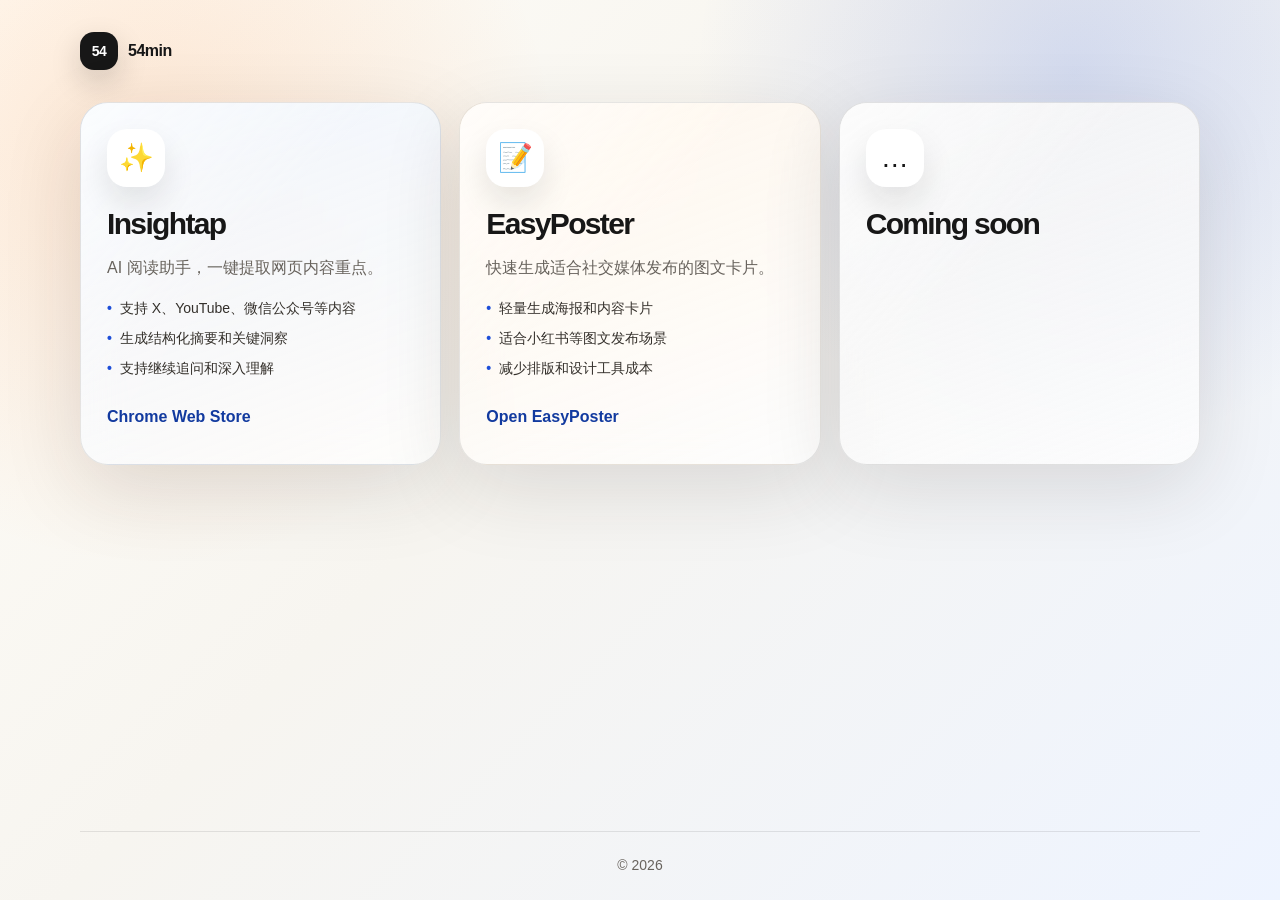
==== index.html @ 96bebcb8 "index" ====
<!DOCTYPE html>
<html lang="zh-CN">
<head>
  <meta charset="UTF-8">
  <meta name="viewport" content="width=device-width, initial-scale=1.0">
  <meta name="description" content="54min：轻量工具集合。">
  <title>54min</title>
  <link rel="icon" href="data:image/svg+xml,%3Csvg xmlns='http://www.w3.org/2000/svg' viewBox='0 0 64 64'%3E%3Ctext y='52' font-size='52'%3E%F0%9F%9A%80%3C/text%3E%3C/svg%3E">
  <style>
    :root {
      color-scheme: light;
      --bg: #f7f5f0;
      --text: #171717;
      --muted: #68635d;
      --card: rgba(255, 255, 255, 0.78);
      --card-strong: #ffffff;
      --line: rgba(23, 23, 23, 0.1);
      --accent: #1d4ed8;
      --accent-strong: #123a9f;
      --shadow: 0 24px 80px rgba(38, 34, 28, 0.13);
    }

    * {
      box-sizing: border-box;
    }

    body {
      margin: 0;
      min-height: 100vh;
      font-family: -apple-system, BlinkMacSystemFont, "Segoe UI", Roboto, "Noto Sans SC", "PingFang SC", "Microsoft YaHei", sans-serif;
      color: var(--text);
      background:
        radial-gradient(circle at 12% 18%, rgba(249, 115, 22, 0.16), transparent 30%),
        radial-gradient(circle at 84% 8%, rgba(29, 78, 216, 0.16), transparent 28%),
        linear-gradient(135deg, #fffdf7 0%, var(--bg) 44%, #eef4ff 100%);
      line-height: 1.6;
    }

    a {
      color: inherit;
      text-decoration: none;
    }

    a:focus-visible {
      outline: 3px solid rgba(29, 78, 216, 0.45);
      outline-offset: 4px;
      border-radius: 14px;
    }

    .page {
      display: flex;
      width: min(1120px, calc(100% - 40px));
      min-height: 100vh;
      flex-direction: column;
      margin: 0 auto;
      padding: 32px 0 24px;
    }

    main {
      flex: 1;
    }

    .nav {
      display: flex;
      align-items: center;
      justify-content: space-between;
      gap: 16px;
      margin-bottom: 32px;
    }

    .brand {
      display: inline-flex;
      align-items: center;
      gap: 10px;
      font-weight: 800;
      letter-spacing: -0.03em;
    }

    .brand-mark {
      display: grid;
      width: 38px;
      height: 38px;
      place-items: center;
      border-radius: 14px;
      background: #171717;
      color: #fff;
      box-shadow: 0 12px 30px rgba(23, 23, 23, 0.18);
      font-size: 14px;
    }

    .apps {
      display: grid;
      grid-template-columns: repeat(3, minmax(0, 1fr));
      gap: 18px;
    }

    .card {
      position: relative;
      display: flex;
      min-height: 300px;
      flex-direction: column;
      gap: 16px;
      overflow: hidden;
      padding: 26px;
      border: 1px solid var(--line);
      border-radius: 28px;
      background: var(--card);
      box-shadow: var(--shadow);
      backdrop-filter: blur(18px);
    }

    .card::before {
      content: "";
      position: absolute;
      inset: 0;
      pointer-events: none;
      background: linear-gradient(135deg, rgba(255, 255, 255, 0.7), transparent 42%);
    }

    .card > * {
      position: relative;
      z-index: 1;
    }

    .card.insightap {
      background: linear-gradient(160deg, rgba(239, 246, 255, 0.92), rgba(255, 255, 255, 0.74));
    }

    .card.easyposter {
      background: linear-gradient(160deg, rgba(255, 247, 237, 0.94), rgba(255, 255, 255, 0.76));
    }

    .card.future {
      background: linear-gradient(160deg, rgba(245, 245, 245, 0.96), rgba(255, 255, 255, 0.7));
    }

    .app-icon {
      display: grid;
      width: 58px;
      height: 58px;
      place-items: center;
      border-radius: 20px;
      background: #fff;
      font-size: 28px;
      box-shadow: 0 16px 32px rgba(23, 23, 23, 0.1);
    }

    .card h3 {
      margin: 6px 0 0;
      font-size: 30px;
      line-height: 1;
      letter-spacing: -0.055em;
    }

    .card p {
      margin: 0;
      color: var(--muted);
    }

    .feature-list {
      display: grid;
      gap: 8px;
      margin: 0;
      padding: 0;
      color: #34302b;
      font-size: 14px;
      list-style: none;
    }

    .feature-list li {
      display: flex;
      gap: 8px;
    }

    .feature-list li::before {
      content: "•";
      color: var(--accent);
      font-weight: 900;
    }

    .text-link {
      display: inline-flex;
      width: fit-content;
      min-height: 42px;
      align-items: center;
      margin-top: auto;
      color: var(--accent-strong);
      font-weight: 800;
    }

    footer {
      margin-top: 40px;
      padding-top: 22px;
      border-top: 1px solid var(--line);
      color: var(--muted);
      font-size: 14px;
      text-align: center;
    }

    @media (max-width: 900px) {
      .apps {
        grid-template-columns: 1fr;
      }

      .card {
        min-height: auto;
      }
    }

    @media (max-width: 560px) {
      .page {
        width: min(100% - 28px, 1120px);
        padding-top: 24px;
      }

      .nav {
        margin-bottom: 28px;
      }

      .card {
        padding: 22px;
        border-radius: 24px;
      }
    }
  </style>
</head>
<body>
  <div class="page">
    <header class="nav" aria-label="站点导航">
      <a class="brand" href="/sites/" aria-label="54min 首页">
        <span class="brand-mark">54</span>
        <span>54min</span>
      </a>
    </header>

    <main>
      <section aria-label="应用列表">
        <div class="apps">
          <article class="card insightap">
            <span class="app-icon" aria-hidden="true">✨</span>
            <h3>Insightap</h3>
            <p>AI 阅读助手，一键提取网页内容重点。</p>
            <ul class="feature-list">
              <li>支持 X、YouTube、微信公众号等内容</li>
              <li>生成结构化摘要和关键洞察</li>
              <li>支持继续追问和深入理解</li>
            </ul>
            <a class="text-link" href="https://chromewebstore.google.com/search/insightap" target="_blank" rel="noreferrer">Chrome Web Store</a>
          </article>

          <article class="card easyposter">
            <span class="app-icon" aria-hidden="true">📝</span>
            <h3>EasyPoster</h3>
            <p>快速生成适合社交媒体发布的图文卡片。</p>
            <ul class="feature-list">
              <li>轻量生成海报和内容卡片</li>
              <li>适合小红书等图文发布场景</li>
              <li>减少排版和设计工具成本</li>
            </ul>
            <a class="text-link" href="/sites/easyposter/" target="_blank" rel="noreferrer">Open EasyPoster</a>
          </article>

          <article class="card future">
            <span class="app-icon" aria-hidden="true">…</span>
            <h3>Coming soon</h3>
          </article>
        </div>
      </section>
    </main>

    <footer>
      <span>© 2026</span>
    </footer>
  </div>
</body>
</html>
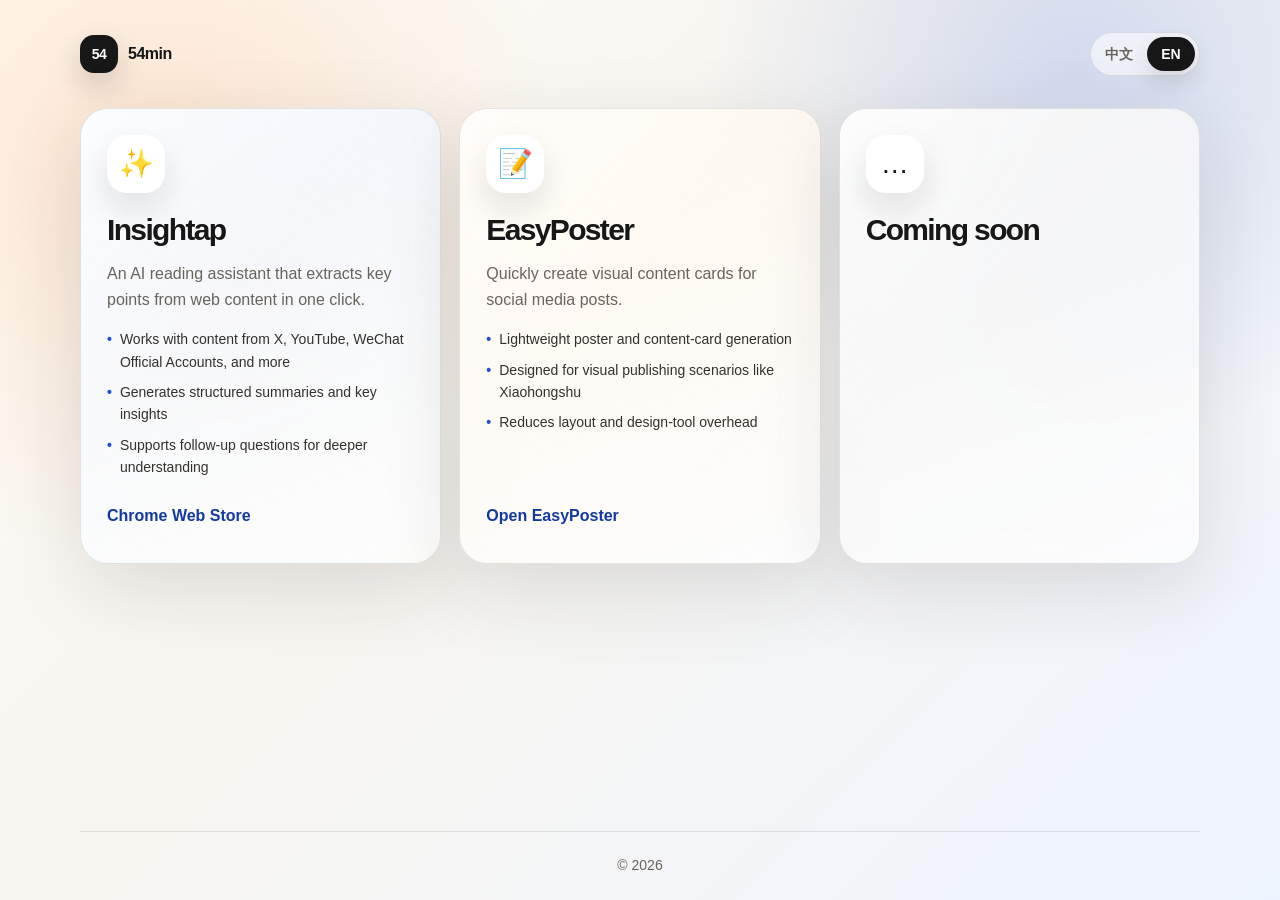
==== commit 09626c25: "multi lang" ====
--- a/index.html
+++ b/index.html
@@ -88,6 +88,40 @@
       font-size: 14px;
     }
 
+    .language-switcher {
+      display: inline-flex;
+      gap: 4px;
+      padding: 4px;
+      border: 1px solid var(--line);
+      border-radius: 999px;
+      background: rgba(255, 255, 255, 0.58);
+      backdrop-filter: blur(18px);
+    }
+
+    .language-switcher button {
+      min-width: 48px;
+      min-height: 34px;
+      border: 0;
+      border-radius: 999px;
+      background: transparent;
+      color: var(--muted);
+      cursor: pointer;
+      font: inherit;
+      font-size: 14px;
+      font-weight: 800;
+    }
+
+    .language-switcher button[aria-pressed="true"] {
+      background: #171717;
+      color: #fff;
+      box-shadow: 0 10px 24px rgba(23, 23, 23, 0.14);
+    }
+
+    .language-switcher button:focus-visible {
+      outline: 3px solid rgba(29, 78, 216, 0.45);
+      outline-offset: 2px;
+    }
+
     .apps {
       display: grid;
       grid-template-columns: repeat(3, minmax(0, 1fr));
@@ -214,7 +248,12 @@
       }
 
       .nav {
+        align-items: flex-start;
         margin-bottom: 28px;
+      }
+
+      .language-switcher button {
+        min-width: 44px;
       }
 
       .card {
@@ -226,24 +265,28 @@
 </head>
 <body>
   <div class="page">
-    <header class="nav" aria-label="站点导航">
-      <a class="brand" href="/sites/" aria-label="54min 首页">
+    <header class="nav" aria-label="站点导航" data-i18n-attr="aria-label:navLabel">
+      <a class="brand" href="/sites/" aria-label="54min 首页" data-i18n-attr="aria-label:homeLabel">
         <span class="brand-mark">54</span>
         <span>54min</span>
       </a>
+      <div class="language-switcher" aria-label="语言切换" data-i18n-attr="aria-label:languageSwitcherLabel">
+        <button type="button" data-lang="zh-CN" aria-pressed="true">中文</button>
+        <button type="button" data-lang="en" aria-pressed="false">EN</button>
+      </div>
     </header>
 
     <main>
-      <section aria-label="应用列表">
+      <section aria-label="应用列表" data-i18n-attr="aria-label:appsLabel">
         <div class="apps">
           <article class="card insightap">
             <span class="app-icon" aria-hidden="true">✨</span>
             <h3>Insightap</h3>
-            <p>AI 阅读助手，一键提取网页内容重点。</p>
+            <p data-i18n="insightapDescription">AI 阅读助手，一键提取网页内容重点。</p>
             <ul class="feature-list">
-              <li>支持 X、YouTube、微信公众号等内容</li>
-              <li>生成结构化摘要和关键洞察</li>
-              <li>支持继续追问和深入理解</li>
+              <li data-i18n="insightapFeature1">支持 X、YouTube、微信公众号等内容</li>
+              <li data-i18n="insightapFeature2">生成结构化摘要和关键洞察</li>
+              <li data-i18n="insightapFeature3">支持继续追问和深入理解</li>
             </ul>
             <a class="text-link" href="https://chromewebstore.google.com/search/insightap" target="_blank" rel="noreferrer">Chrome Web Store</a>
           </article>
@@ -251,18 +294,18 @@
           <article class="card easyposter">
             <span class="app-icon" aria-hidden="true">📝</span>
             <h3>EasyPoster</h3>
-            <p>快速生成适合社交媒体发布的图文卡片。</p>
+            <p data-i18n="easyposterDescription">快速生成适合社交媒体发布的图文卡片。</p>
             <ul class="feature-list">
-              <li>轻量生成海报和内容卡片</li>
-              <li>适合小红书等图文发布场景</li>
-              <li>减少排版和设计工具成本</li>
+              <li data-i18n="easyposterFeature1">轻量生成海报和内容卡片</li>
+              <li data-i18n="easyposterFeature2">适合小红书等图文发布场景</li>
+              <li data-i18n="easyposterFeature3">减少排版和设计工具成本</li>
             </ul>
             <a class="text-link" href="/sites/easyposter/" target="_blank" rel="noreferrer">Open EasyPoster</a>
           </article>
 
           <article class="card future">
             <span class="app-icon" aria-hidden="true">…</span>
-            <h3>Coming soon</h3>
+            <h3 data-i18n="comingSoon">Coming soon</h3>
           </article>
         </div>
       </section>
@@ -272,5 +315,89 @@
       <span>© 2026</span>
     </footer>
   </div>
+
+  <script>
+    const translations = {
+      "zh-CN": {
+        description: "54min：轻量工具集合。",
+        navLabel: "站点导航",
+        homeLabel: "54min 首页",
+        languageSwitcherLabel: "语言切换",
+        appsLabel: "应用列表",
+        insightapDescription: "AI 阅读助手，一键提取网页内容重点。",
+        insightapFeature1: "支持 X、YouTube、微信公众号等内容",
+        insightapFeature2: "生成结构化摘要和关键洞察",
+        insightapFeature3: "支持继续追问和深入理解",
+        easyposterDescription: "快速生成适合社交媒体发布的图文卡片。",
+        easyposterFeature1: "轻量生成海报和内容卡片",
+        easyposterFeature2: "适合小红书等图文发布场景",
+        easyposterFeature3: "减少排版和设计工具成本",
+        comingSoon: "Coming soon"
+      },
+      en: {
+        description: "54min: a collection of lightweight tools.",
+        navLabel: "Site navigation",
+        homeLabel: "54min home",
+        languageSwitcherLabel: "Language switcher",
+        appsLabel: "Apps",
+        insightapDescription: "An AI reading assistant that extracts key points from web content in one click.",
+        insightapFeature1: "Works with content from X, YouTube, WeChat Official Accounts, and more",
+        insightapFeature2: "Generates structured summaries and key insights",
+        insightapFeature3: "Supports follow-up questions for deeper understanding",
+        easyposterDescription: "Quickly create visual content cards for social media posts.",
+        easyposterFeature1: "Lightweight poster and content-card generation",
+        easyposterFeature2: "Designed for visual publishing scenarios like Xiaohongshu",
+        easyposterFeature3: "Reduces layout and design-tool overhead",
+        comingSoon: "Coming soon"
+      }
+    };
+
+    const descriptionMeta = document.querySelector('meta[name="description"]');
+    const languageButtons = document.querySelectorAll("[data-lang]");
+
+    function getInitialLanguage() {
+      const savedLanguage = localStorage.getItem("site-language");
+
+      if (savedLanguage && translations[savedLanguage]) {
+        return savedLanguage;
+      }
+
+      return navigator.language.toLowerCase().startsWith("zh") ? "zh-CN" : "en";
+    }
+
+    function applyLanguage(language) {
+      const copy = translations[language];
+
+      document.documentElement.lang = language;
+
+      if (descriptionMeta) {
+        descriptionMeta.setAttribute("content", copy.description);
+      }
+
+      document.querySelectorAll("[data-i18n]").forEach((element) => {
+        const key = element.dataset.i18n;
+        element.textContent = copy[key];
+      });
+
+      document.querySelectorAll("[data-i18n-attr]").forEach((element) => {
+        element.dataset.i18nAttr.split(",").forEach((entry) => {
+          const [attribute, key] = entry.split(":");
+          element.setAttribute(attribute, copy[key]);
+        });
+      });
+
+      languageButtons.forEach((button) => {
+        button.setAttribute("aria-pressed", String(button.dataset.lang === language));
+      });
+
+      localStorage.setItem("site-language", language);
+    }
+
+    languageButtons.forEach((button) => {
+      button.addEventListener("click", () => applyLanguage(button.dataset.lang));
+    });
+
+    applyLanguage(getInitialLanguage());
+  </script>
 </body>
 </html>
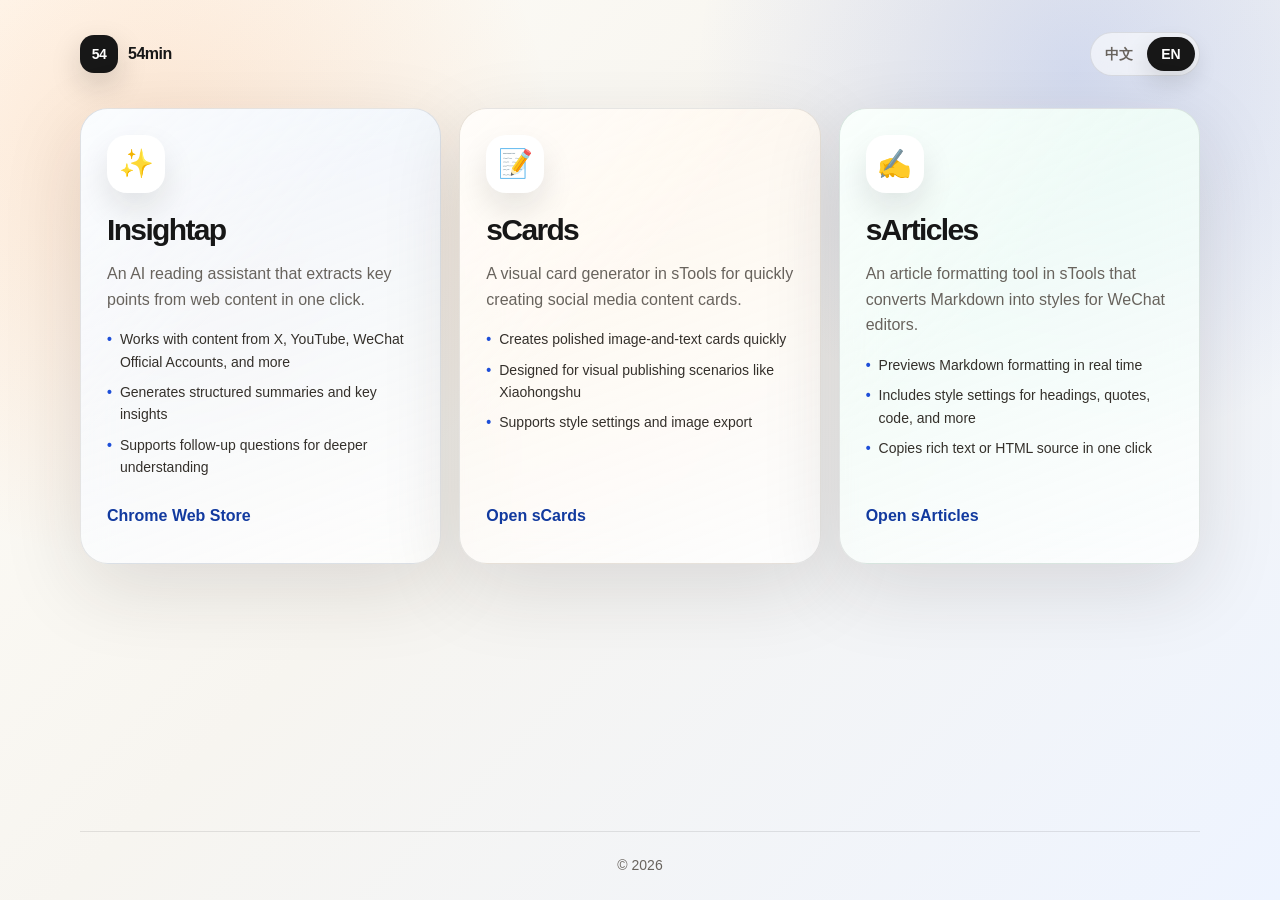
==== commit 70e906d4: "stools" ====
--- a/index.html
+++ b/index.html
@@ -3,7 +3,7 @@
 <head>
   <meta charset="UTF-8">
   <meta name="viewport" content="width=device-width, initial-scale=1.0">
-  <meta name="description" content="54min：轻量工具集合。">
+  <meta name="description" content="54min：面向阅读、写作和内容发布的轻量工具集合。">
   <title>54min</title>
   <link rel="icon" href="data:image/svg+xml,%3Csvg xmlns='http://www.w3.org/2000/svg' viewBox='0 0 64 64'%3E%3Ctext y='52' font-size='52'%3E%F0%9F%9A%80%3C/text%3E%3C/svg%3E">
   <style>
@@ -160,12 +160,12 @@
       background: linear-gradient(160deg, rgba(239, 246, 255, 0.92), rgba(255, 255, 255, 0.74));
     }
 
-    .card.easyposter {
+    .card.scards {
       background: linear-gradient(160deg, rgba(255, 247, 237, 0.94), rgba(255, 255, 255, 0.76));
     }
 
-    .card.future {
-      background: linear-gradient(160deg, rgba(245, 245, 245, 0.96), rgba(255, 255, 255, 0.7));
+    .card.sarticles {
+      background: linear-gradient(160deg, rgba(236, 253, 245, 0.94), rgba(255, 255, 255, 0.76));
     }
 
     .app-icon {
@@ -291,21 +291,28 @@
             <a class="text-link" href="https://chromewebstore.google.com/search/insightap" target="_blank" rel="noreferrer">Chrome Web Store</a>
           </article>
 
-          <article class="card easyposter">
+          <article class="card scards">
             <span class="app-icon" aria-hidden="true">📝</span>
-            <h3>EasyPoster</h3>
-            <p data-i18n="easyposterDescription">快速生成适合社交媒体发布的图文卡片。</p>
+            <h3>sCards</h3>
+            <p data-i18n="scardsDescription">sTools 中的图文卡片生成工具，快速制作适合社交媒体发布的内容卡片。</p>
             <ul class="feature-list">
-              <li data-i18n="easyposterFeature1">轻量生成海报和内容卡片</li>
-              <li data-i18n="easyposterFeature2">适合小红书等图文发布场景</li>
-              <li data-i18n="easyposterFeature3">减少排版和设计工具成本</li>
+              <li data-i18n="scardsFeature1">轻量生成精致图文卡片</li>
+              <li data-i18n="scardsFeature2">适合小红书等图文发布场景</li>
+              <li data-i18n="scardsFeature3">支持样式配置和图片导出</li>
             </ul>
-            <a class="text-link" href="/sites/easyposter/" target="_blank" rel="noreferrer">Open EasyPoster</a>
+            <a class="text-link" href="/sites/stools/#/scards" target="_blank" rel="noreferrer">Open sCards</a>
           </article>
 
-          <article class="card future">
-            <span class="app-icon" aria-hidden="true">…</span>
-            <h3 data-i18n="comingSoon">Coming soon</h3>
+          <article class="card sarticles">
+            <span class="app-icon" aria-hidden="true">✍️</span>
+            <h3>sArticles</h3>
+            <p data-i18n="sarticlesDescription">sTools 中的文章排版工具，把 Markdown 内容转换为适合公众号编辑器的样式。</p>
+            <ul class="feature-list">
+              <li data-i18n="sarticlesFeature1">实时预览 Markdown 排版效果</li>
+              <li data-i18n="sarticlesFeature2">内置标题、引用、代码等样式配置</li>
+              <li data-i18n="sarticlesFeature3">一键复制富文本或 HTML 源码</li>
+            </ul>
+            <a class="text-link" href="/sites/stools/#/sarticles" target="_blank" rel="noreferrer">Open sArticles</a>
           </article>
         </div>
       </section>
@@ -328,11 +335,14 @@
         insightapFeature1: "支持 X、YouTube、微信公众号等内容",
         insightapFeature2: "生成结构化摘要和关键洞察",
         insightapFeature3: "支持继续追问和深入理解",
-        easyposterDescription: "快速生成适合社交媒体发布的图文卡片。",
-        easyposterFeature1: "轻量生成海报和内容卡片",
-        easyposterFeature2: "适合小红书等图文发布场景",
-        easyposterFeature3: "减少排版和设计工具成本",
-        comingSoon: "Coming soon"
+        scardsDescription: "sTools 中的图文卡片生成工具，快速制作适合社交媒体发布的内容卡片。",
+        scardsFeature1: "轻量生成精致图文卡片",
+        scardsFeature2: "适合小红书等图文发布场景",
+        scardsFeature3: "支持样式配置和图片导出",
+        sarticlesDescription: "sTools 中的文章排版工具，把 Markdown 内容转换为适合公众号编辑器的样式。",
+        sarticlesFeature1: "实时预览 Markdown 排版效果",
+        sarticlesFeature2: "内置标题、引用、代码等样式配置",
+        sarticlesFeature3: "一键复制富文本或 HTML 源码"
       },
       en: {
         description: "54min: a collection of lightweight tools.",
@@ -344,11 +354,14 @@
         insightapFeature1: "Works with content from X, YouTube, WeChat Official Accounts, and more",
         insightapFeature2: "Generates structured summaries and key insights",
         insightapFeature3: "Supports follow-up questions for deeper understanding",
-        easyposterDescription: "Quickly create visual content cards for social media posts.",
-        easyposterFeature1: "Lightweight poster and content-card generation",
-        easyposterFeature2: "Designed for visual publishing scenarios like Xiaohongshu",
-        easyposterFeature3: "Reduces layout and design-tool overhead",
-        comingSoon: "Coming soon"
+        scardsDescription: "A visual card generator in sTools for quickly creating social media content cards.",
+        scardsFeature1: "Creates polished image-and-text cards quickly",
+        scardsFeature2: "Designed for visual publishing scenarios like Xiaohongshu",
+        scardsFeature3: "Supports style settings and image export",
+        sarticlesDescription: "An article formatting tool in sTools that converts Markdown into styles for WeChat editors.",
+        sarticlesFeature1: "Previews Markdown formatting in real time",
+        sarticlesFeature2: "Includes style settings for headings, quotes, code, and more",
+        sarticlesFeature3: "Copies rich text or HTML source in one click"
       }
     };
 
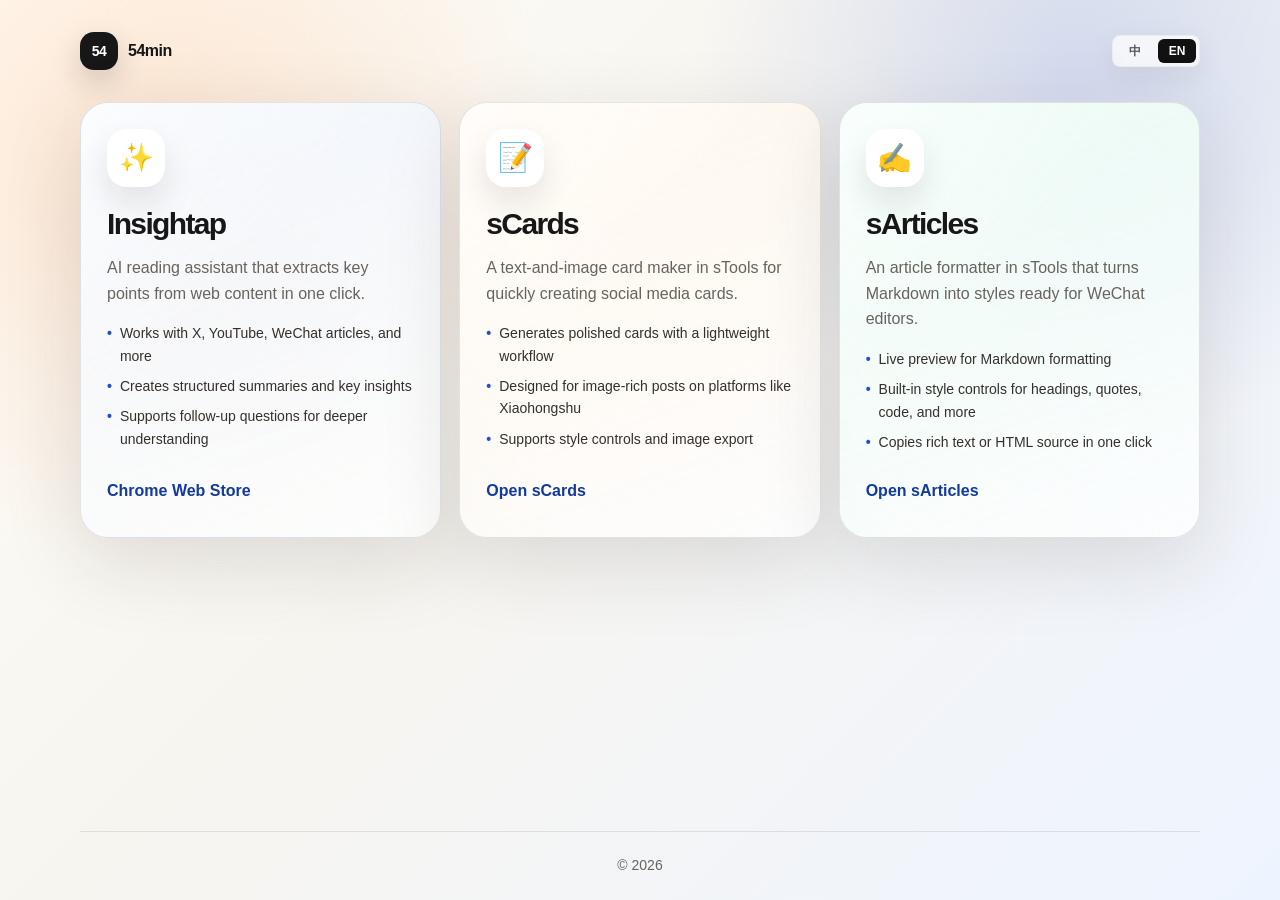
==== commit d7a03157: "lang" ====
--- a/index.html
+++ b/index.html
@@ -3,7 +3,7 @@
 <head>
   <meta charset="UTF-8">
   <meta name="viewport" content="width=device-width, initial-scale=1.0">
-  <meta name="description" content="54min：面向阅读、写作和内容发布的轻量工具集合。">
+  <meta name="description" content="54min: Lightweight tools for reading, writing, and publishing.">
   <title>54min</title>
   <link rel="icon" href="data:image/svg+xml,%3Csvg xmlns='http://www.w3.org/2000/svg' viewBox='0 0 64 64'%3E%3Ctext y='52' font-size='52'%3E%F0%9F%9A%80%3C/text%3E%3C/svg%3E">
   <style>
@@ -88,36 +88,36 @@
       font-size: 14px;
     }
 
-    .language-switcher {
-      display: inline-flex;
+    .language-switch {
+      display: flex;
       gap: 4px;
-      padding: 4px;
-      border: 1px solid var(--line);
-      border-radius: 999px;
-      background: rgba(255, 255, 255, 0.58);
-      backdrop-filter: blur(18px);
-    }
-
-    .language-switcher button {
-      min-width: 48px;
-      min-height: 34px;
+      padding: 3px;
+      border: 1px solid #ececec;
+      border-radius: 8px;
+      background: rgba(255, 255, 255, 0.72);
+      box-shadow: 0 10px 30px rgba(23, 23, 23, 0.08);
+    }
+
+    .language-switch button {
+      min-width: 38px;
+      padding: 4px 9px;
       border: 0;
-      border-radius: 999px;
+      border-radius: 6px;
       background: transparent;
-      color: var(--muted);
+      color: #555;
       cursor: pointer;
       font: inherit;
-      font-size: 14px;
-      font-weight: 800;
-    }
-
-    .language-switcher button[aria-pressed="true"] {
-      background: #171717;
+      font-size: 12px;
+      font-weight: 700;
+      line-height: 1.4;
+    }
+
+    .language-switch button[aria-pressed="true"] {
+      background: #111;
       color: #fff;
-      box-shadow: 0 10px 24px rgba(23, 23, 23, 0.14);
-    }
-
-    .language-switcher button:focus-visible {
+    }
+
+    .language-switch button:focus-visible {
       outline: 3px solid rgba(29, 78, 216, 0.45);
       outline-offset: 2px;
     }
@@ -252,10 +252,6 @@
         margin-bottom: 28px;
       }
 
-      .language-switcher button {
-        min-width: 44px;
-      }
-
       .card {
         padding: 22px;
         border-radius: 24px;
@@ -265,28 +261,28 @@
 </head>
 <body>
   <div class="page">
-    <header class="nav" aria-label="站点导航" data-i18n-attr="aria-label:navLabel">
-      <a class="brand" href="/sites/" aria-label="54min 首页" data-i18n-attr="aria-label:homeLabel">
+    <header class="nav" data-i18n-attr="aria-label:navLabel" aria-label="Site navigation">
+      <a class="brand" href="/sites/" data-i18n-attr="aria-label:homeLabel" aria-label="54min Home">
         <span class="brand-mark">54</span>
         <span>54min</span>
       </a>
-      <div class="language-switcher" aria-label="语言切换" data-i18n-attr="aria-label:languageSwitcherLabel">
-        <button type="button" data-lang="zh-CN" aria-pressed="true">中文</button>
-        <button type="button" data-lang="en" aria-pressed="false">EN</button>
+      <div class="language-switch" role="group" data-i18n-attr="aria-label:languageLabel" aria-label="Language">
+        <button type="button" data-locale="zh-CN" aria-pressed="false">中</button>
+        <button type="button" data-locale="en" aria-pressed="false">EN</button>
       </div>
     </header>
 
     <main>
-      <section aria-label="应用列表" data-i18n-attr="aria-label:appsLabel">
+      <section data-i18n-attr="aria-label:appsLabel" aria-label="Apps">
         <div class="apps">
           <article class="card insightap">
             <span class="app-icon" aria-hidden="true">✨</span>
             <h3>Insightap</h3>
-            <p data-i18n="insightapDescription">AI 阅读助手，一键提取网页内容重点。</p>
+            <p data-i18n="insightap.description">AI reading assistant that extracts key points from web content in one click.</p>
             <ul class="feature-list">
-              <li data-i18n="insightapFeature1">支持 X、YouTube、微信公众号等内容</li>
-              <li data-i18n="insightapFeature2">生成结构化摘要和关键洞察</li>
-              <li data-i18n="insightapFeature3">支持继续追问和深入理解</li>
+              <li data-i18n="insightap.feature1">Works with X, YouTube, WeChat articles, and more</li>
+              <li data-i18n="insightap.feature2">Creates structured summaries and key insights</li>
+              <li data-i18n="insightap.feature3">Supports follow-up questions for deeper understanding</li>
             </ul>
             <a class="text-link" href="https://chromewebstore.google.com/search/insightap" target="_blank" rel="noreferrer">Chrome Web Store</a>
           </article>
@@ -294,11 +290,11 @@
           <article class="card scards">
             <span class="app-icon" aria-hidden="true">📝</span>
             <h3>sCards</h3>
-            <p data-i18n="scardsDescription">sTools 中的图文卡片生成工具，快速制作适合社交媒体发布的内容卡片。</p>
+            <p data-i18n="scards.description">A text-and-image card maker in sTools for quickly creating social media cards.</p>
             <ul class="feature-list">
-              <li data-i18n="scardsFeature1">轻量生成精致图文卡片</li>
-              <li data-i18n="scardsFeature2">适合小红书等图文发布场景</li>
-              <li data-i18n="scardsFeature3">支持样式配置和图片导出</li>
+              <li data-i18n="scards.feature1">Generates polished cards with a lightweight workflow</li>
+              <li data-i18n="scards.feature2">Designed for image-rich posts on platforms like Xiaohongshu</li>
+              <li data-i18n="scards.feature3">Supports style controls and image export</li>
             </ul>
             <a class="text-link" href="/sites/stools/#/scards" target="_blank" rel="noreferrer">Open sCards</a>
           </article>
@@ -306,11 +302,11 @@
           <article class="card sarticles">
             <span class="app-icon" aria-hidden="true">✍️</span>
             <h3>sArticles</h3>
-            <p data-i18n="sarticlesDescription">sTools 中的文章排版工具，把 Markdown 内容转换为适合公众号编辑器的样式。</p>
+            <p data-i18n="sarticles.description">An article formatter in sTools that turns Markdown into styles ready for WeChat editors.</p>
             <ul class="feature-list">
-              <li data-i18n="sarticlesFeature1">实时预览 Markdown 排版效果</li>
-              <li data-i18n="sarticlesFeature2">内置标题、引用、代码等样式配置</li>
-              <li data-i18n="sarticlesFeature3">一键复制富文本或 HTML 源码</li>
+              <li data-i18n="sarticles.feature1">Live preview for Markdown formatting</li>
+              <li data-i18n="sarticles.feature2">Built-in style controls for headings, quotes, code, and more</li>
+              <li data-i18n="sarticles.feature3">Copies rich text or HTML source in one click</li>
             </ul>
             <a class="text-link" href="/sites/stools/#/sarticles" target="_blank" rel="noreferrer">Open sArticles</a>
           </article>
@@ -324,93 +320,132 @@
   </div>
 
   <script>
-    const translations = {
+    const LOCALE_KEY = "54min.locale";
+    const SUPPORTED_LOCALES = ["zh-CN", "en"];
+    const messages = {
       "zh-CN": {
-        description: "54min：轻量工具集合。",
+        metaDescription: "54min：面向阅读、写作和内容发布的轻量工具集合。",
         navLabel: "站点导航",
         homeLabel: "54min 首页",
-        languageSwitcherLabel: "语言切换",
+        languageLabel: "语言",
         appsLabel: "应用列表",
-        insightapDescription: "AI 阅读助手，一键提取网页内容重点。",
-        insightapFeature1: "支持 X、YouTube、微信公众号等内容",
-        insightapFeature2: "生成结构化摘要和关键洞察",
-        insightapFeature3: "支持继续追问和深入理解",
-        scardsDescription: "sTools 中的图文卡片生成工具，快速制作适合社交媒体发布的内容卡片。",
-        scardsFeature1: "轻量生成精致图文卡片",
-        scardsFeature2: "适合小红书等图文发布场景",
-        scardsFeature3: "支持样式配置和图片导出",
-        sarticlesDescription: "sTools 中的文章排版工具，把 Markdown 内容转换为适合公众号编辑器的样式。",
-        sarticlesFeature1: "实时预览 Markdown 排版效果",
-        sarticlesFeature2: "内置标题、引用、代码等样式配置",
-        sarticlesFeature3: "一键复制富文本或 HTML 源码"
+        insightap: {
+          description: "AI 阅读助手，一键提取网页内容重点。",
+          feature1: "支持 X、YouTube、微信公众号等内容",
+          feature2: "生成结构化摘要和关键洞察",
+          feature3: "支持继续追问和深入理解"
+        },
+        scards: {
+          description: "sTools 中的图文卡片生成工具，快速制作适合社交媒体发布的内容卡片。",
+          feature1: "轻量生成精致图文卡片",
+          feature2: "适合小红书等图文发布场景",
+          feature3: "支持样式配置和图片导出"
+        },
+        sarticles: {
+          description: "sTools 中的文章排版工具，把 Markdown 内容转换为适合公众号编辑器的样式。",
+          feature1: "实时预览 Markdown 排版效果",
+          feature2: "内置标题、引用、代码等样式配置",
+          feature3: "一键复制富文本或 HTML 源码"
+        }
       },
       en: {
-        description: "54min: a collection of lightweight tools.",
+        metaDescription: "54min: Lightweight tools for reading, writing, and publishing.",
         navLabel: "Site navigation",
-        homeLabel: "54min home",
-        languageSwitcherLabel: "Language switcher",
+        homeLabel: "54min Home",
+        languageLabel: "Language",
         appsLabel: "Apps",
-        insightapDescription: "An AI reading assistant that extracts key points from web content in one click.",
-        insightapFeature1: "Works with content from X, YouTube, WeChat Official Accounts, and more",
-        insightapFeature2: "Generates structured summaries and key insights",
-        insightapFeature3: "Supports follow-up questions for deeper understanding",
-        scardsDescription: "A visual card generator in sTools for quickly creating social media content cards.",
-        scardsFeature1: "Creates polished image-and-text cards quickly",
-        scardsFeature2: "Designed for visual publishing scenarios like Xiaohongshu",
-        scardsFeature3: "Supports style settings and image export",
-        sarticlesDescription: "An article formatting tool in sTools that converts Markdown into styles for WeChat editors.",
-        sarticlesFeature1: "Previews Markdown formatting in real time",
-        sarticlesFeature2: "Includes style settings for headings, quotes, code, and more",
-        sarticlesFeature3: "Copies rich text or HTML source in one click"
+        insightap: {
+          description: "AI reading assistant that extracts key points from web content in one click.",
+          feature1: "Works with X, YouTube, WeChat articles, and more",
+          feature2: "Creates structured summaries and key insights",
+          feature3: "Supports follow-up questions for deeper understanding"
+        },
+        scards: {
+          description: "A text-and-image card maker in sTools for quickly creating social media cards.",
+          feature1: "Generates polished cards with a lightweight workflow",
+          feature2: "Designed for image-rich posts on platforms like Xiaohongshu",
+          feature3: "Supports style controls and image export"
+        },
+        sarticles: {
+          description: "An article formatter in sTools that turns Markdown into styles ready for WeChat editors.",
+          feature1: "Live preview for Markdown formatting",
+          feature2: "Built-in style controls for headings, quotes, code, and more",
+          feature3: "Copies rich text or HTML source in one click"
+        }
       }
     };
 
-    const descriptionMeta = document.querySelector('meta[name="description"]');
-    const languageButtons = document.querySelectorAll("[data-lang]");
-
-    function getInitialLanguage() {
-      const savedLanguage = localStorage.getItem("site-language");
-
-      if (savedLanguage && translations[savedLanguage]) {
-        return savedLanguage;
-      }
-
-      return navigator.language.toLowerCase().startsWith("zh") ? "zh-CN" : "en";
-    }
-
-    function applyLanguage(language) {
-      const copy = translations[language];
-
-      document.documentElement.lang = language;
-
-      if (descriptionMeta) {
-        descriptionMeta.setAttribute("content", copy.description);
+    function getMessage(locale, key) {
+      return key.split(".").reduce((value, part) => value && value[part], messages[locale]);
+    }
+
+    function getStoredLocale() {
+      try {
+        const locale = localStorage.getItem(LOCALE_KEY);
+        return SUPPORTED_LOCALES.includes(locale) ? locale : null;
+      } catch {
+        return null;
+      }
+    }
+
+    function storeLocale(locale) {
+      try {
+        localStorage.setItem(LOCALE_KEY, locale);
+      } catch {
+        // Ignore storage errors in private browsing or restricted contexts.
+      }
+    }
+
+    function detectLocale() {
+      const storedLocale = getStoredLocale();
+      if (storedLocale) return storedLocale;
+
+      const browserLocales = [
+        ...(Array.isArray(navigator.languages) ? navigator.languages : []),
+        navigator.language
+      ].filter(Boolean);
+      const preferredLocale = browserLocales.find((locale) => typeof locale === "string");
+      return preferredLocale && preferredLocale.toLowerCase().startsWith("zh") ? "zh-CN" : "en";
+    }
+
+    function applyLocale(locale) {
+      const dictionary = messages[locale] || messages.en;
+      document.documentElement.lang = locale;
+      document.title = "54min";
+
+      const metaDescription = document.querySelector('meta[name="description"]');
+      if (metaDescription) {
+        metaDescription.setAttribute("content", dictionary.metaDescription);
       }
 
       document.querySelectorAll("[data-i18n]").forEach((element) => {
-        const key = element.dataset.i18n;
-        element.textContent = copy[key];
+        const text = getMessage(locale, element.dataset.i18n);
+        if (typeof text === "string") element.textContent = text;
       });
 
       document.querySelectorAll("[data-i18n-attr]").forEach((element) => {
         element.dataset.i18nAttr.split(",").forEach((entry) => {
-          const [attribute, key] = entry.split(":");
-          element.setAttribute(attribute, copy[key]);
+          const [attribute, key] = entry.split(":").map((value) => value.trim());
+          const text = getMessage(locale, key);
+          if (attribute && typeof text === "string") element.setAttribute(attribute, text);
         });
       });
 
-      languageButtons.forEach((button) => {
-        button.setAttribute("aria-pressed", String(button.dataset.lang === language));
+      document.querySelectorAll("[data-locale]").forEach((button) => {
+        button.setAttribute("aria-pressed", String(button.dataset.locale === locale));
       });
-
-      localStorage.setItem("site-language", language);
-    }
-
-    languageButtons.forEach((button) => {
-      button.addEventListener("click", () => applyLanguage(button.dataset.lang));
+    }
+
+    document.querySelectorAll("[data-locale]").forEach((button) => {
+      button.addEventListener("click", () => {
+        const locale = button.dataset.locale;
+        if (!SUPPORTED_LOCALES.includes(locale)) return;
+        storeLocale(locale);
+        applyLocale(locale);
+      });
     });
 
-    applyLanguage(getInitialLanguage());
+    applyLocale(detectLocale());
   </script>
 </body>
 </html>
